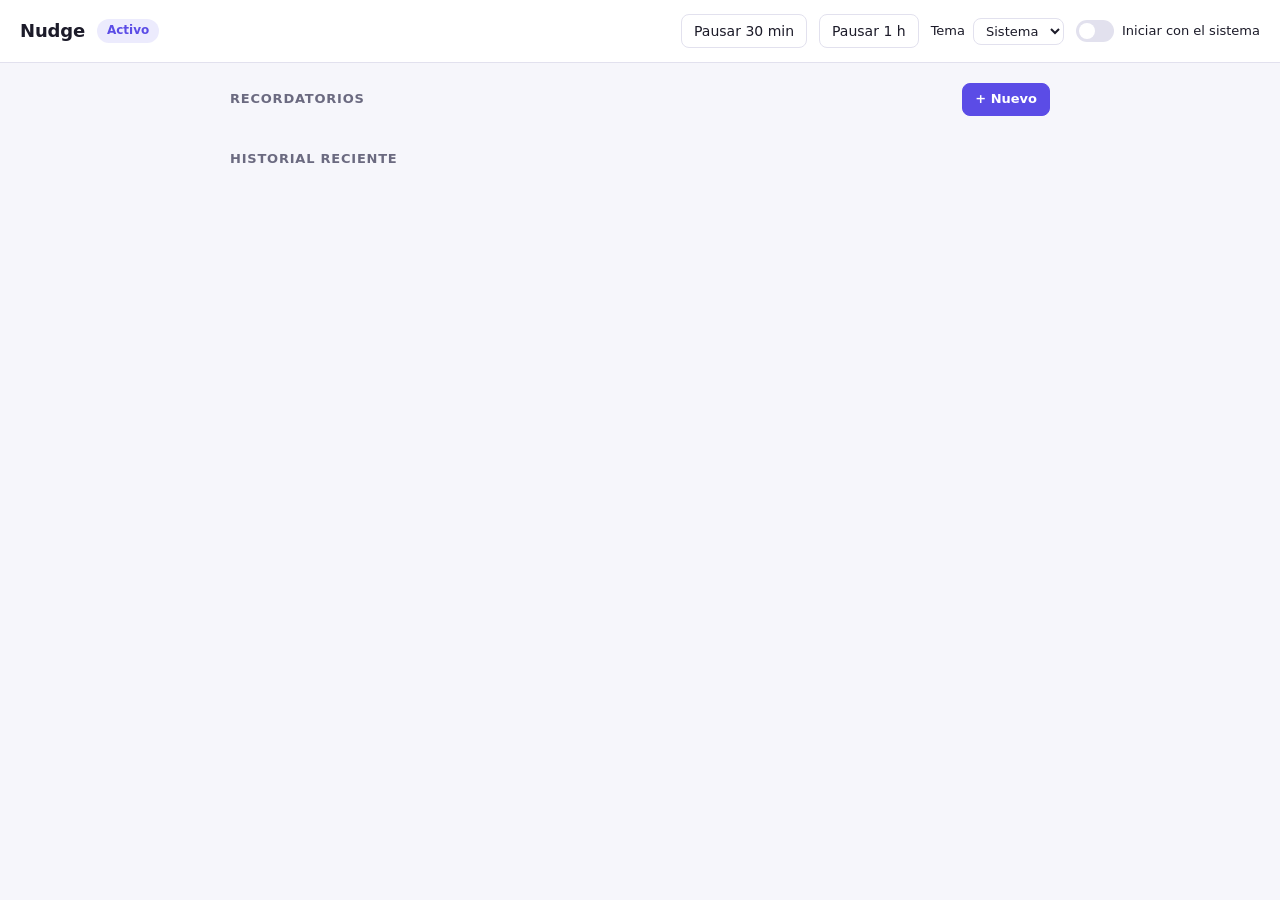
==== ui/index.html @ a2e4de62 "initial commit" ====
<!doctype html>
<html lang="es">
<head>
  <meta charset="utf-8">
  <meta name="viewport" content="width=device-width, initial-scale=1">
  <title>Nudge</title>
  <link rel="stylesheet" href="style.css">
</head>
<body>
  <header class="top">
    <h1>Nudge</h1>
    <span id="status" class="pill">Activo</span>
    <div class="spacer"></div>
    <button id="pause-30" title="Silenciar todas las alertas">Pausar 30 min</button>
    <button id="pause-60">Pausar 1 h</button>
    <button id="resume" class="hidden">Reanudar</button>
    <label class="inline" title="Apariencia de Nudge">
      Tema
      <select id="theme">
        <option value="system">Sistema</option>
        <option value="light">Claro</option>
        <option value="dark">Oscuro</option>
      </select>
    </label>
    <label class="inline" title="Abrir Nudge al iniciar sesión">
      <span class="switch"><input type="checkbox" id="autostart"><span></span></span>
      Iniciar con el sistema
    </label>
  </header>

  <main>
    <section>
      <h2>Recordatorios <button id="new" class="primary">+ Nuevo</button></h2>
      <div id="reminders" class="list"></div>
    </section>

    <section>
      <h2>Historial reciente</h2>
      <table class="history"><tbody id="history"></tbody></table>
    </section>
  </main>

  <dialog id="editor">
    <form id="form" method="dialog" novalidate>
      <h2 id="form-title">Nuevo recordatorio</h2>

      <div class="field">
        <label for="title">Título</label>
        <input type="text" id="title" maxlength="80" placeholder="Gotas para los ojos" required>
      </div>
      <div class="field">
        <label for="message">Mensaje (opcional)</label>
        <textarea id="message" maxlength="300" placeholder="Una gota en cada ojo"></textarea>
      </div>

      <div class="field">
        <span class="label">¿Cuándo?</span>
        <div class="segmented">
          <label><input type="radio" name="mode" value="fixed" checked>
            <span>Cada cierto tiempo, en horario fijo<small>08:00, 10:00, 12:00… desde el inicio de la franja</small></span></label>
          <label><input type="radio" name="mode" value="from_done">
            <span>Cada cierto tiempo desde que lo marco hecho<small>Hecho a las 10:15 → siguiente a las 13:15</small></span></label>
          <label><input type="radio" name="mode" value="times">
            <span>A horas exactas<small>Por ejemplo 08:00, 14:00 y 21:00</small></span></label>
        </div>
      </div>

      <div class="row" id="interval-fields">
        <div class="field">
          <label for="every">Repetir cada</label>
          <input type="number" id="every" min="1" value="2">
        </div>
        <div class="field">
          <label for="unit">Unidad</label>
          <select id="unit">
            <option value="1">minutos</option>
            <option value="60" selected>horas</option>
          </select>
        </div>
      </div>

      <div class="field hidden" id="times-field">
        <label for="times">Horas (separadas por coma)</label>
        <input type="text" id="times" placeholder="08:00, 14:00, 21:00">
      </div>

      <div class="row" id="window-fields">
        <div class="field">
          <label for="start">Desde</label>
          <input type="time" id="start" value="08:00">
        </div>
        <div class="field">
          <label for="end">Hasta</label>
          <input type="time" id="end" value="20:00">
        </div>
      </div>

      <div class="field">
        <span class="label">Días</span>
        <div class="days" id="days"></div>
      </div>

      <div class="row">
        <div class="field">
          <label for="nag">Si no respondo, insistir</label>
          <select id="nag">
            <option value="0">No insistir</option>
            <option value="2">Cada 2 min</option>
            <option value="5" selected>Cada 5 min</option>
            <option value="10">Cada 10 min</option>
            <option value="15">Cada 15 min</option>
          </select>
        </div>
        <div class="field">
          <span class="label">Opciones</span>
          <label class="inline"><input type="checkbox" id="sound" checked> Sonido</label>
          <label class="inline"><input type="checkbox" id="enabled" checked> Activo</label>
        </div>
      </div>

      <div class="error" id="form-error" role="alert"></div>
      <div class="form-actions">
        <button type="button" id="cancel">Cancelar</button>
        <button type="submit" class="primary">Guardar</button>
      </div>
    </form>
  </dialog>

  <script src="common.js"></script>
  <script src="app.js"></script>
</body>
</html>
---- ui/style.css ----
:root {
  --bg: #f6f6fb;
  --surface: #ffffff;
  --surface-2: #f0f0f7;
  --text: #1c1b29;
  --muted: #6b6a80;
  --border: #e2e1ee;
  --accent: #5b4ce6;
  --accent-text: #ffffff;
  --accent-soft: #ecebfd;
  --danger: #d23a4b;
  --warn: #b7600b;
  --warn-soft: #fdf0e1;
  --ok: #1f8a5b;
  --radius: 12px;
  --shadow: 0 1px 2px rgb(20 20 40 / 6%), 0 4px 16px rgb(20 20 40 / 6%);
  color-scheme: light;
}

/* Oscuro: por sistema (salvo que se elija "Claro") o elegido a mano. Rust también fija el
   tema nativo de la ventana, así que `prefers-color-scheme` suele coincidir desde el inicio. */
@media (prefers-color-scheme: dark) {
  :root:not([data-theme="light"]) {
    --bg: #121119;
    --surface: #1b1a25;
    --surface-2: #24232f;
    --text: #ecebf5;
    --muted: #9e9cb3;
    --border: #2f2e3d;
    --accent: #8b80ff;
    --accent-text: #120f2b;
    --accent-soft: #2a2747;
    --danger: #ff6b7a;
    --warn: #f0a24a;
    --warn-soft: #3a2a17;
    --ok: #4fd39a;
    --shadow: none;
    color-scheme: dark;
  }
}

:root[data-theme="dark"] {
  --bg: #121119;
  --surface: #1b1a25;
  --surface-2: #24232f;
  --text: #ecebf5;
  --muted: #9e9cb3;
  --border: #2f2e3d;
  --accent: #8b80ff;
  --accent-text: #120f2b;
  --accent-soft: #2a2747;
  --danger: #ff6b7a;
  --warn: #f0a24a;
  --warn-soft: #3a2a17;
  --ok: #4fd39a;
  --shadow: none;
  color-scheme: dark;
}

* { box-sizing: border-box; }

body {
  margin: 0;
  font: 14px/1.45 system-ui, -apple-system, "Segoe UI", Ubuntu, Cantarell, sans-serif;
  background: var(--bg);
  color: var(--text);
}

button, input, select, textarea { font: inherit; color: inherit; }

button {
  border: 1px solid var(--border);
  background: var(--surface);
  border-radius: 8px;
  padding: 6px 12px;
  cursor: pointer;
}
button:hover { background: var(--surface-2); }
button.primary { background: var(--accent); border-color: var(--accent); color: var(--accent-text); font-weight: 600; }
button.primary:hover { filter: brightness(1.08); }
button.danger { color: var(--danger); }
button.ghost { border-color: transparent; background: transparent; }

input[type="text"], input[type="number"], input[type="time"], select, textarea {
  width: 100%;
  padding: 7px 10px;
  border: 1px solid var(--border);
  border-radius: 8px;
  background: var(--surface);
}
textarea { resize: vertical; min-height: 56px; }

.muted { color: var(--muted); }
.hidden { display: none !important; }

/* ---------- Ventana principal ---------- */

header.top {
  display: flex;
  align-items: center;
  flex-wrap: wrap;
  gap: 12px;
  padding: 14px 20px;
  border-bottom: 1px solid var(--border);
  background: var(--surface);
  position: sticky;
  top: 0;
  z-index: 1;
}
header.top h1 { font-size: 18px; margin: 0; letter-spacing: -0.01em; }
header.top .spacer { flex: 1; }
header.top select { width: auto; padding: 4px 8px; }

.pill {
  font-size: 12px;
  padding: 3px 10px;
  border-radius: 999px;
  background: var(--accent-soft);
  color: var(--accent);
  font-weight: 600;
}
.pill.paused { background: var(--warn-soft); color: var(--warn); }

main { max-width: 860px; margin: 0 auto; padding: 20px; display: grid; gap: 24px; }

section h2 {
  font-size: 13px;
  text-transform: uppercase;
  letter-spacing: 0.06em;
  color: var(--muted);
  margin: 0 0 10px;
  display: flex;
  align-items: center;
  justify-content: space-between;
}

.list { display: grid; gap: 10px; }

.card {
  background: var(--surface);
  border: 1px solid var(--border);
  border-radius: var(--radius);
  box-shadow: var(--shadow);
  padding: 14px 16px;
  display: grid;
  grid-template-columns: auto 1fr auto;
  gap: 14px;
  align-items: center;
}
.card.off { opacity: 0.6; }
.card h3 { margin: 0; font-size: 15px; }
.card .meta { font-size: 13px; color: var(--muted); }
.card .next { font-size: 12px; margin-top: 2px; }
.card .next.pending { color: var(--warn); font-weight: 600; }
.card .actions { display: flex; gap: 6px; }

.empty {
  text-align: center;
  padding: 36px 16px;
  border: 1px dashed var(--border);
  border-radius: var(--radius);
  color: var(--muted);
}

.switch { position: relative; width: 38px; height: 22px; flex: none; }
.switch input { opacity: 0; width: 0; height: 0; }
.switch span {
  position: absolute; inset: 0; border-radius: 999px; background: var(--border); transition: background 0.15s;
}
.switch span::after {
  content: ""; position: absolute; top: 3px; left: 3px; width: 16px; height: 16px;
  border-radius: 50%; background: #fff; transition: transform 0.15s;
}
.switch input:checked + span { background: var(--accent); }
.switch input:checked + span::after { transform: translateX(16px); }
.switch input:focus-visible + span { outline: 2px solid var(--accent); outline-offset: 2px; }

.inline { display: inline-flex; align-items: center; gap: 8px; font-size: 13px; }

table.history { width: 100%; border-collapse: collapse; font-size: 13px; }
table.history td { padding: 6px 4px; border-bottom: 1px solid var(--border); }
table.history td:last-child { text-align: right; color: var(--muted); }
.tag { font-size: 11px; padding: 2px 8px; border-radius: 999px; background: var(--surface-2); }
.tag.done { color: var(--ok); }
.tag.snoozed { color: var(--warn); }

/* ---------- Formulario ---------- */

dialog {
  border: 1px solid var(--border);
  border-radius: 16px;
  padding: 0;
  width: min(560px, calc(100vw - 32px));
  background: var(--surface);
  color: var(--text);
  box-shadow: 0 20px 60px rgb(0 0 0 / 25%);
}
dialog::backdrop { background: rgb(10 10 20 / 45%); }
dialog form { display: grid; gap: 14px; padding: 20px; }
dialog h2 { margin: 0; font-size: 17px; }
.field { display: grid; gap: 6px; }
.field > label, .field > .label { font-size: 12px; font-weight: 600; color: var(--muted); }
.row { display: grid; grid-template-columns: 1fr 1fr; gap: 10px; }
.segmented { display: grid; gap: 6px; }
.segmented label {
  display: flex; gap: 8px; align-items: flex-start; padding: 8px 10px;
  border: 1px solid var(--border); border-radius: 8px; cursor: pointer;
}
.segmented label:has(input:checked) { border-color: var(--accent); background: var(--accent-soft); }
.segmented small { display: block; color: var(--muted); }
.days { display: flex; gap: 6px; flex-wrap: wrap; }
.days label {
  width: 36px; height: 36px; display: grid; place-items: center; border-radius: 50%;
  border: 1px solid var(--border); cursor: pointer; font-weight: 600; font-size: 13px;
}
.days input { display: none; }
.days label:has(input:checked) { background: var(--accent); border-color: var(--accent); color: var(--accent-text); }
.error { color: var(--danger); font-size: 13px; min-height: 1em; }
.form-actions { display: flex; justify-content: flex-end; gap: 8px; }

/* ---------- Ventana de alerta ---------- */

body.alert { background: var(--surface); }
.alerts { display: grid; gap: 12px; padding: 16px; }
.alert-card {
  border: 1px solid var(--border);
  border-left: 4px solid var(--accent);
  border-radius: var(--radius);
  padding: 14px;
  display: grid;
  gap: 8px;
  animation: pop 0.25s ease-out;
}
.alert-card.late { border-left-color: var(--warn); }
.alert-card h2 { margin: 0; font-size: 17px; }
.alert-card p { margin: 0; }
.alert-card .when { font-size: 12px; color: var(--muted); }
.alert-card.late .when { color: var(--warn); font-weight: 600; }
.alert-card .buttons { display: flex; gap: 6px; flex-wrap: wrap; margin-top: 4px; }
.alert-card .buttons .primary { flex: 1; }

@keyframes pop { from { transform: scale(0.97); opacity: 0; } to { transform: none; opacity: 1; } }
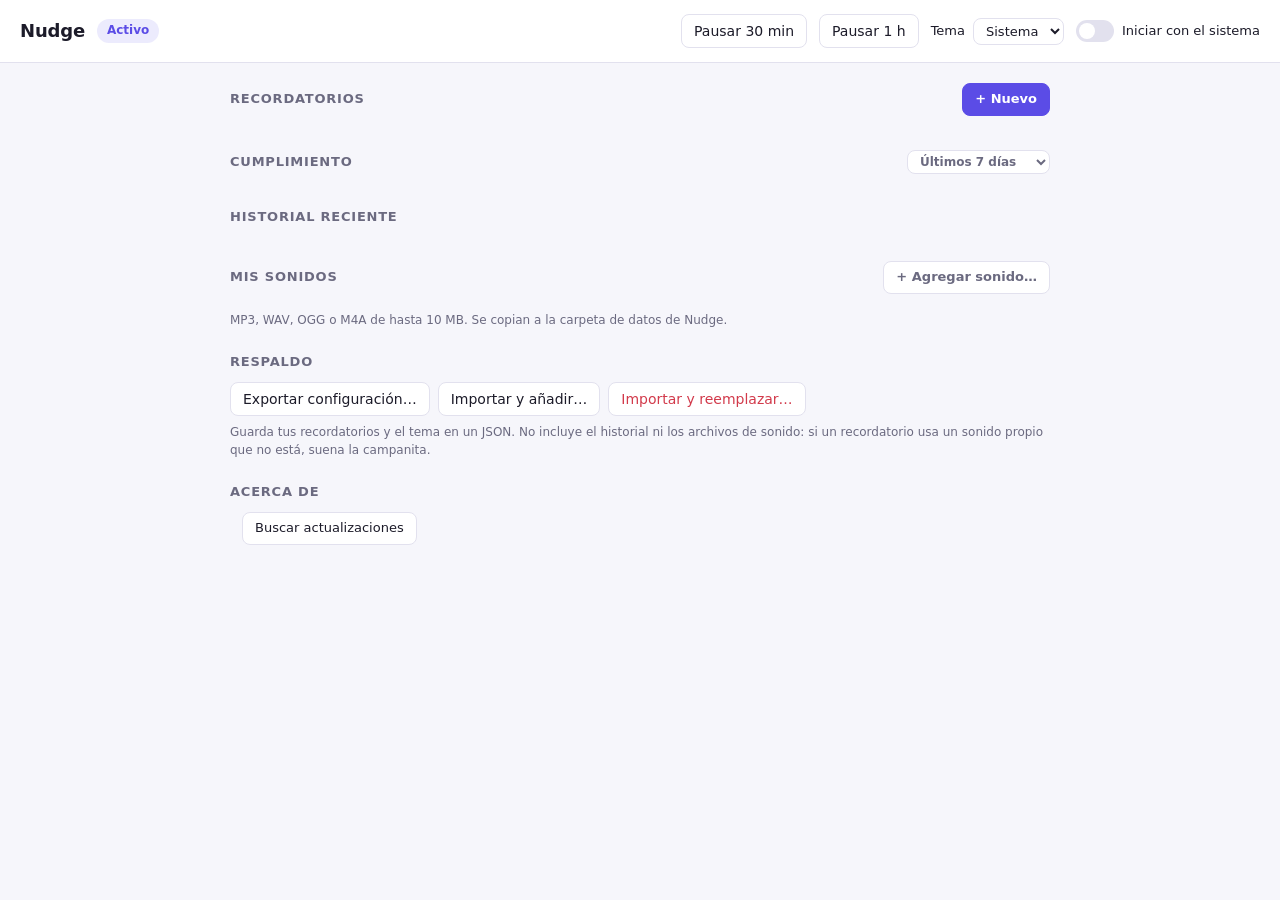
==== commit 949d4910: "feat: respaldo, sonidos, cumplimiento, releases, instalador y actualizaciones" ====
--- a/ui/index.html
+++ b/ui/index.html
@@ -28,6 +28,14 @@
     </label>
   </header>
 
+  <div id="update-banner" class="banner hidden" role="status">
+    <div class="banner-body">
+      <strong id="update-text"></strong>
+      <details id="update-notes-box"><summary>Novedades</summary><pre id="update-notes"></pre></details>
+    </div>
+    <button id="update-install" class="primary">Actualizar ahora</button>
+  </div>
+
   <main>
     <section>
       <h2>Recordatorios <button id="new" class="primary">+ Nuevo</button></h2>
@@ -35,10 +43,48 @@
     </section>
 
     <section>
+      <h2>Cumplimiento
+        <select id="stats-days" aria-label="Periodo">
+          <option value="7" selected>Últimos 7 días</option>
+          <option value="30">Últimos 30 días</option>
+        </select>
+      </h2>
+      <div id="stats" class="list"></div>
+    </section>
+
+    <section>
       <h2>Historial reciente</h2>
       <table class="history"><tbody id="history"></tbody></table>
     </section>
+
+    <section>
+      <h2>Mis sonidos <button id="add-sound">+ Agregar sonido…</button></h2>
+      <div id="sounds" class="list"></div>
+      <p class="hint muted">MP3, WAV, OGG o M4A de hasta 10 MB. Se copian a la carpeta de datos de Nudge.</p>
+    </section>
+
+    <section>
+      <h2>Respaldo</h2>
+      <div class="backup">
+        <button id="export">Exportar configuración…</button>
+        <button id="import-add">Importar y añadir…</button>
+        <button id="import-replace" class="danger">Importar y reemplazar…</button>
+      </div>
+      <p class="hint muted">Guarda tus recordatorios y el tema en un JSON. No incluye el historial ni los archivos
+        de sonido: si un recordatorio usa un sonido propio que no está, suena la campanita.</p>
+    </section>
+
+    <section>
+      <h2>Acerca de</h2>
+      <div class="about">
+        <span id="version" class="muted"></span>
+        <button id="update-check">Buscar actualizaciones</button>
+        <span id="update-status" class="muted" role="status"></span>
+      </div>
+    </section>
   </main>
+
+  <div id="toast" class="toast hidden" role="status"></div>
 
   <dialog id="editor">
     <form id="form" method="dialog" novalidate>
@@ -93,6 +139,8 @@
           <label for="end">Hasta</label>
           <input type="time" id="end" value="20:00">
         </div>
+        <small class="hint muted hidden" id="window-hint">Termina al día siguiente: la franja cruza la medianoche
+          y cuenta para el día en que empieza.</small>
       </div>
 
       <div class="field">
@@ -112,11 +160,15 @@
           </select>
         </div>
         <div class="field">
-          <span class="label">Opciones</span>
-          <label class="inline"><input type="checkbox" id="sound" checked> Sonido</label>
-          <label class="inline"><input type="checkbox" id="enabled" checked> Activo</label>
+          <label for="tone">Sonido</label>
+          <div class="tone-picker">
+            <select id="tone"></select>
+            <button type="button" id="tone-test" title="Escuchar el sonido elegido">▶ Probar</button>
+          </div>
         </div>
       </div>
+
+      <label class="inline"><input type="checkbox" id="enabled" checked> Activo</label>
 
       <div class="error" id="form-error" role="alert"></div>
       <div class="form-actions">
--- a/ui/style.css
+++ b/ui/style.css
@@ -184,6 +184,75 @@
 .tag.done { color: var(--ok); }
 .tag.snoozed { color: var(--warn); }
 
+section h2 select { width: auto; padding: 3px 8px; font-size: 12px; text-transform: none; letter-spacing: 0; }
+.hint { font-size: 12px; margin: 8px 0 0; }
+
+.stat {
+  background: var(--surface);
+  border: 1px solid var(--border);
+  border-radius: var(--radius);
+  padding: 12px 16px;
+  display: grid;
+  gap: 6px;
+}
+.stat-head { display: flex; justify-content: space-between; align-items: baseline; gap: 12px; }
+.stat-pct { font-weight: 700; color: var(--muted); font-size: 13px; }
+.stat-pct.good { color: var(--ok); }
+.stat-pct.fair { color: var(--accent); }
+.stat-pct.low { color: var(--warn); }
+.stat .meta { font-size: 12px; color: var(--muted); }
+.bar { height: 6px; border-radius: 999px; background: var(--surface-2); overflow: hidden; }
+.bar span { display: block; height: 100%; border-radius: inherit; background: var(--muted); transition: width 0.3s; }
+.bar.good span { background: var(--ok); }
+.bar.fair span { background: var(--accent); }
+.bar.low span { background: var(--warn); }
+
+.card.sound { grid-template-columns: 1fr auto; padding: 10px 16px; }
+.card.sound h3 { font-size: 14px; font-weight: 500; overflow-wrap: anywhere; }
+
+.backup { display: flex; gap: 8px; flex-wrap: wrap; }
+
+.toast {
+  position: fixed;
+  right: 20px;
+  bottom: 20px;
+  max-width: min(420px, calc(100vw - 40px));
+  padding: 10px 14px;
+  border-radius: 10px;
+  background: var(--text);
+  color: var(--bg);
+  font-size: 13px;
+  box-shadow: 0 8px 24px rgb(0 0 0 / 25%);
+  overflow-wrap: anywhere;
+  z-index: 10;
+}
+
+.banner {
+  display: flex;
+  align-items: center;
+  gap: 12px;
+  max-width: 860px;
+  margin: 16px auto 0;
+  padding: 12px 16px;
+  border: 1px solid var(--accent);
+  border-radius: var(--radius);
+  background: var(--accent-soft);
+}
+.banner-body { flex: 1; display: grid; gap: 4px; min-width: 0; }
+.banner summary { cursor: pointer; font-size: 13px; color: var(--accent); }
+.banner pre {
+  margin: 6px 0 0;
+  max-height: 180px;
+  overflow: auto;
+  white-space: pre-wrap;
+  font-family: inherit;
+  font-size: 12px;
+  line-height: 1.5;
+}
+.banner button { flex: none; }
+.about { display: flex; align-items: center; gap: 12px; flex-wrap: wrap; font-size: 13px; }
+@media (max-width: 900px) { .banner { margin: 16px 20px 0; } }
+
 /* ---------- Formulario ---------- */
 
 dialog {
@@ -201,6 +270,10 @@
 .field { display: grid; gap: 6px; }
 .field > label, .field > .label { font-size: 12px; font-weight: 600; color: var(--muted); }
 .row { display: grid; grid-template-columns: 1fr 1fr; gap: 10px; }
+.row .hint { grid-column: 1 / -1; margin: 0; }
+.tone-picker { display: flex; gap: 6px; }
+.tone-picker select { flex: 1; min-width: 0; }
+.tone-picker button { flex: none; }
 .segmented { display: grid; gap: 6px; }
 .segmented label {
   display: flex; gap: 8px; align-items: flex-start; padding: 8px 10px;
